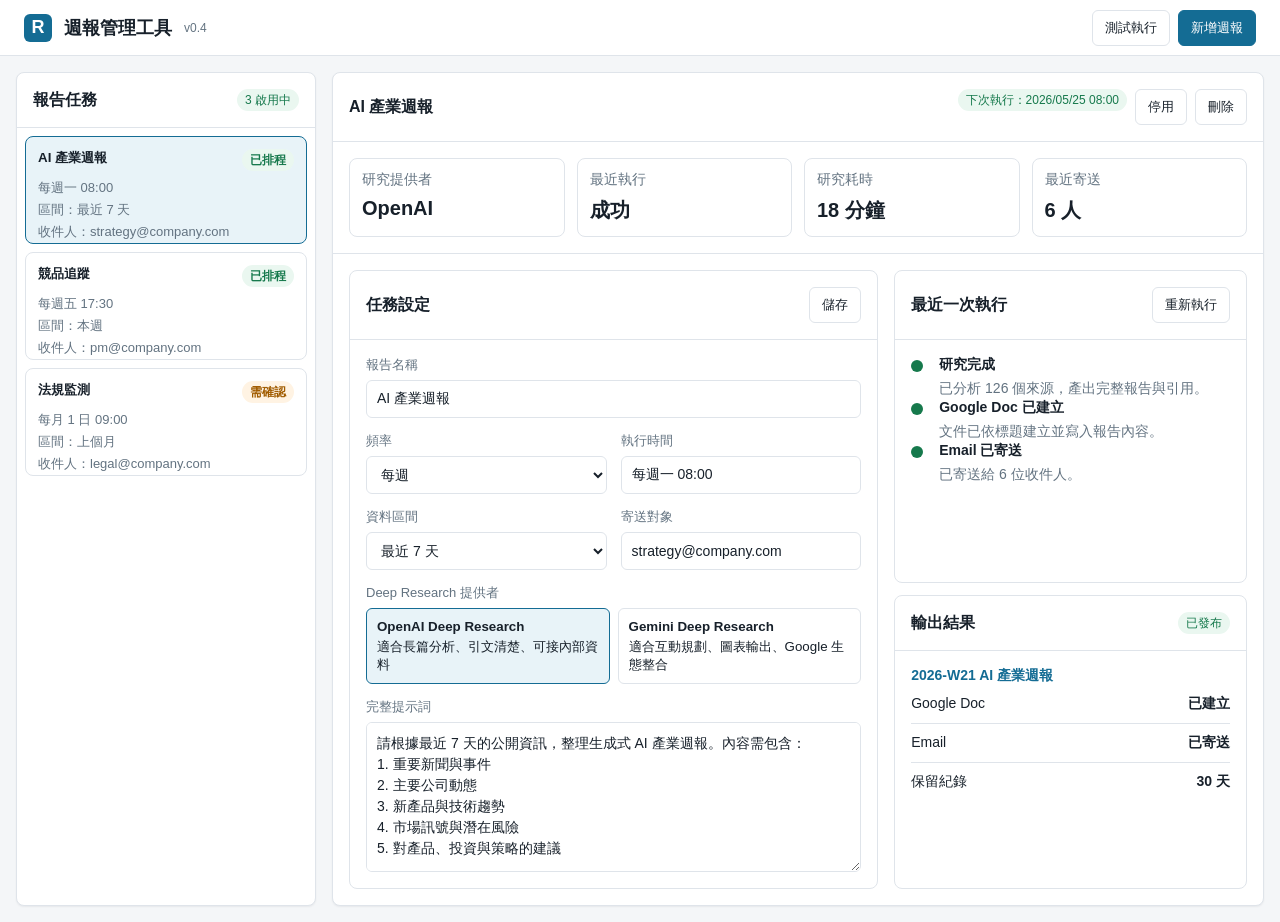
==== index.html @ 6f9e201b "Add files via upload" ====
<!doctype html>
<html lang="zh-Hant">
<head>
  <meta charset="utf-8">
  <meta name="viewport" content="width=device-width, initial-scale=1">
  <title>週報管理工具</title>
  <link rel="stylesheet" href="./styles.css?v=6">
</head>
<body>
  <div id="app"></div>
  <script type="module" src="./src/main.js?v=6"></script>
</body>
</html>
---- styles.css ----
:root {
  --bg: #f4f6f8;
  --panel: #ffffff;
  --ink: #17202a;
  --muted: #637381;
  --line: #dfe4ea;
  --accent: #146c94;
  --accent-soft: #e8f3f8;
  --success: #16794c;
  --warning: #a15c00;
  --danger: #b42318;
  --shadow: 0 1px 2px rgba(16, 24, 40, 0.06);
}

* { box-sizing: border-box; }

body {
  margin: 0;
  background: var(--bg);
  color: var(--ink);
  font-family: Arial, "Noto Sans TC", sans-serif;
  font-size: 14px;
}

.app {
  min-height: 100vh;
  display: grid;
  grid-template-rows: 56px 1fr;
}

header {
  display: flex;
  align-items: center;
  justify-content: space-between;
  padding: 0 24px;
  border-bottom: 1px solid var(--line);
  background: var(--panel);
}

.brand {
  display: flex;
  align-items: center;
  gap: 12px;
  font-size: 18px;
  font-weight: 700;
}

.app-version {
  color: var(--muted);
  font-size: 12px;
  font-weight: 400;
}

.brand-mark {
  width: 28px;
  height: 28px;
  display: grid;
  place-items: center;
  border-radius: 6px;
  background: var(--accent);
  color: #fff;
  font-weight: 700;
}

.header-actions,
.provider-row,
.inline-actions {
  display: flex;
  gap: 8px;
}

button {
  height: 36px;
  border: 1px solid var(--line);
  border-radius: 6px;
  background: var(--panel);
  padding: 0 12px;
  color: var(--ink);
  cursor: pointer;
}

button.primary {
  border-color: var(--accent);
  background: var(--accent);
  color: #fff;
}

button:disabled {
  cursor: not-allowed;
  opacity: 0.6;
}

main {
  display: grid;
  grid-template-columns: 300px 1fr;
  gap: 16px;
  padding: 16px;
}

.sidebar,
.workspace {
  background: var(--panel);
  border: 1px solid var(--line);
  border-radius: 8px;
  box-shadow: var(--shadow);
}

.sidebar {
  display: grid;
  grid-template-rows: auto 1fr;
  min-height: calc(100vh - 88px);
}

.sidebar-head,
.section-head {
  display: flex;
  align-items: center;
  justify-content: space-between;
  padding: 16px;
  border-bottom: 1px solid var(--line);
}

.sidebar-head h2,
.section-head h2 {
  margin: 0;
  font-size: 16px;
}

.task-list {
  padding: 8px;
  display: grid;
  align-content: start;
  gap: 8px;
}

.task {
  width: 100%;
  min-height: 108px;
  text-align: left;
  border: 1px solid var(--line);
  border-radius: 8px;
  padding: 12px;
  background: #fff;
}

.task.active {
  border-color: var(--accent);
  background: var(--accent-soft);
}

.task-title {
  display: flex;
  justify-content: space-between;
  gap: 12px;
  margin-bottom: 8px;
  font-weight: 700;
}

.badge {
  display: inline-flex;
  align-items: center;
  height: 22px;
  padding: 0 8px;
  border-radius: 999px;
  font-size: 12px;
  white-space: nowrap;
}

.badge.success {
  color: var(--success);
  background: #eaf7f0;
}

.badge.warning {
  color: var(--warning);
  background: #fff3e3;
}

.badge.running {
  color: var(--accent);
  background: var(--accent-soft);
}

.badge.muted {
  color: var(--muted);
  background: #edf1f5;
}

.meta {
  display: grid;
  gap: 4px;
  color: var(--muted);
  font-size: 13px;
}

.workspace {
  display: grid;
  grid-template-rows: auto auto 1fr;
}

.overview {
  display: grid;
  grid-template-columns: repeat(4, minmax(0, 1fr));
  gap: 12px;
  padding: 16px;
  border-bottom: 1px solid var(--line);
}

.metric {
  border: 1px solid var(--line);
  border-radius: 8px;
  padding: 12px;
}

.metric-label {
  color: var(--muted);
  margin-bottom: 8px;
}

.metric-value {
  font-size: 20px;
  font-weight: 700;
}

.content {
  display: grid;
  grid-template-columns: minmax(420px, 1.2fr) minmax(320px, 0.8fr);
  gap: 16px;
  padding: 16px;
}

.panel {
  border: 1px solid var(--line);
  border-radius: 8px;
  overflow: hidden;
  background: #fff;
}

.panel-body {
  padding: 16px;
}

.form-grid {
  display: grid;
  grid-template-columns: repeat(2, minmax(0, 1fr));
  gap: 14px;
}

.field {
  display: grid;
  gap: 6px;
}

.field.full {
  grid-column: 1 / -1;
}

label {
  color: var(--muted);
  font-size: 13px;
}

input,
select,
textarea {
  width: 100%;
  border: 1px solid var(--line);
  border-radius: 6px;
  background: #fff;
  color: var(--ink);
  font: inherit;
}

input,
select {
  height: 38px;
  padding: 0 10px;
}

textarea {
  min-height: 150px;
  padding: 10px;
  resize: vertical;
  line-height: 1.5;
}

.provider-row {
  display: grid;
  grid-template-columns: repeat(2, 1fr);
}

.provider {
  min-height: 76px;
  border: 1px solid var(--line);
  border-radius: 6px;
  padding: 10px;
  background: #fff;
  text-align: left;
}

.provider strong {
  display: block;
  margin-bottom: 4px;
}

.provider.active {
  border-color: var(--accent);
  background: var(--accent-soft);
}

.timeline {
  display: grid;
  gap: 12px;
}

.timeline-item {
  display: grid;
  grid-template-columns: 18px 1fr;
  gap: 10px;
}

.dot {
  width: 12px;
  height: 12px;
  margin-top: 4px;
  border-radius: 50%;
  background: var(--success);
}

.dot.pending {
  background: #c2c8d0;
}

.timeline-title {
  font-weight: 700;
  margin-bottom: 4px;
}

.timeline-copy {
  color: var(--muted);
  line-height: 1.5;
}

.report-preview {
  display: grid;
  gap: 10px;
}

.report-body {
  max-height: 320px;
  overflow: auto;
  white-space: pre-wrap;
  border-top: 1px solid var(--line);
  padding-top: 10px;
  color: var(--muted);
  line-height: 1.6;
}

.report-meta {
  display: flex;
  justify-content: space-between;
  gap: 12px;
  color: var(--muted);
  font-size: 13px;
}

.report-link {
  color: var(--accent);
  text-decoration: none;
  font-weight: 700;
}

.status-list {
  display: grid;
  gap: 10px;
}

.status-row {
  display: flex;
  justify-content: space-between;
  gap: 12px;
  padding-bottom: 10px;
  border-bottom: 1px solid var(--line);
}

.status-row:last-child {
  border-bottom: 0;
  padding-bottom: 0;
}

.modal-backdrop {
  position: fixed;
  inset: 0;
  display: grid;
  place-items: center;
  padding: 20px;
  background: rgba(23, 32, 42, 0.32);
}

.modal {
  width: min(640px, 100%);
  max-height: calc(100vh - 40px);
  overflow: auto;
  border: 1px solid var(--line);
  border-radius: 8px;
  background: var(--panel);
  box-shadow: 0 18px 48px rgba(16, 24, 40, 0.18);
}

.modal-actions {
  display: flex;
  justify-content: flex-end;
  gap: 8px;
}

.empty-state {
  display: grid;
  align-content: center;
  justify-items: start;
  padding: 32px;
}

.empty-state h2 {
  margin: 0 0 8px;
}

.empty-state p {
  margin: 0;
  color: var(--muted);
}

@media (max-width: 1100px) {
  main {
    grid-template-columns: 1fr;
  }

  .sidebar {
    min-height: auto;
  }

  .overview,
  .content {
    grid-template-columns: 1fr;
  }
}
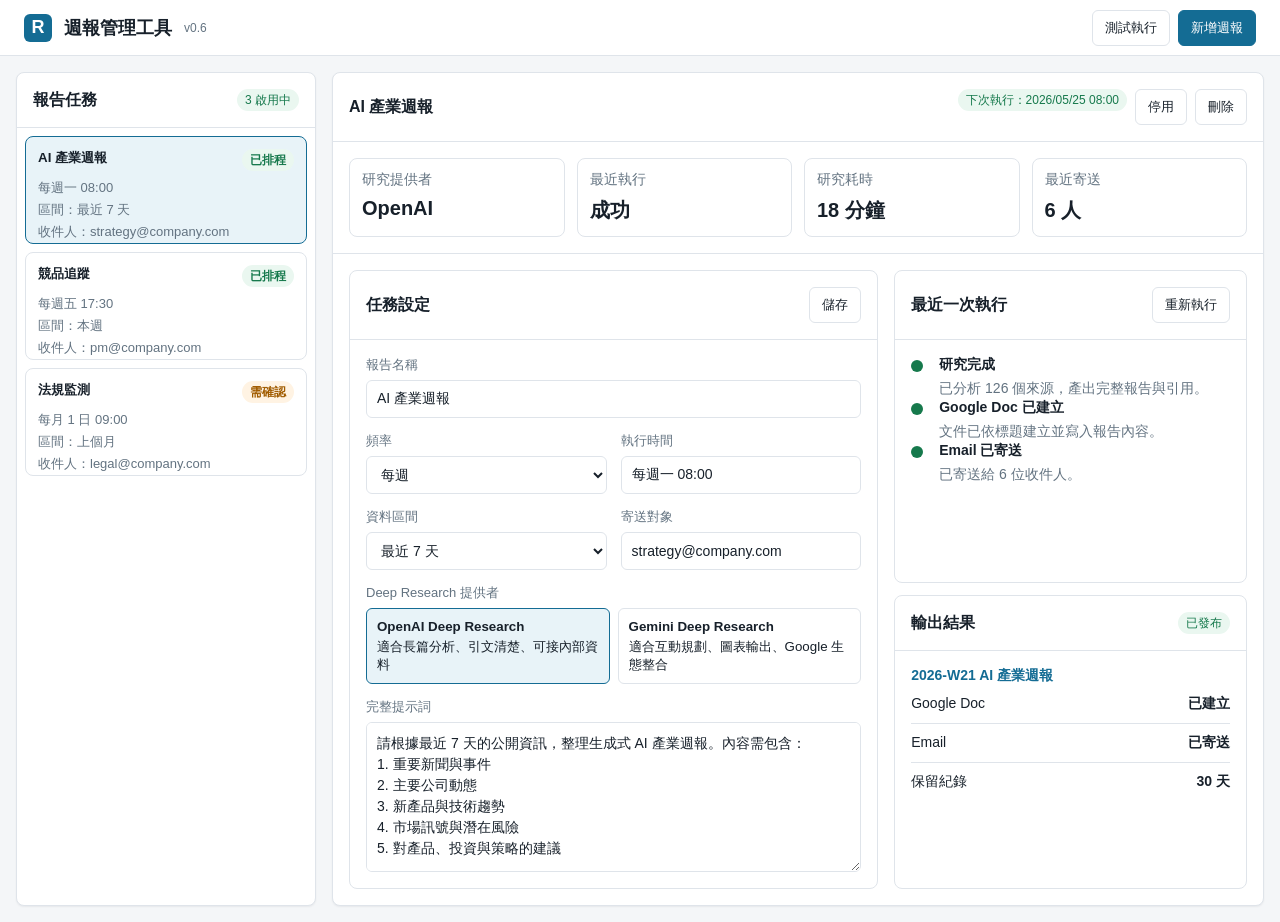
==== commit d7514a53: "Add files via upload" ====
--- a/index.html
+++ b/index.html
@@ -4,10 +4,10 @@
   <meta charset="utf-8">
   <meta name="viewport" content="width=device-width, initial-scale=1">
   <title>週報管理工具</title>
-  <link rel="stylesheet" href="./styles.css?v=6">
+  <link rel="stylesheet" href="./styles.css?v=7">
 </head>
 <body>
   <div id="app"></div>
-  <script type="module" src="./src/main.js?v=6"></script>
+  <script type="module" src="./src/main.js?v=7"></script>
 </body>
 </html>
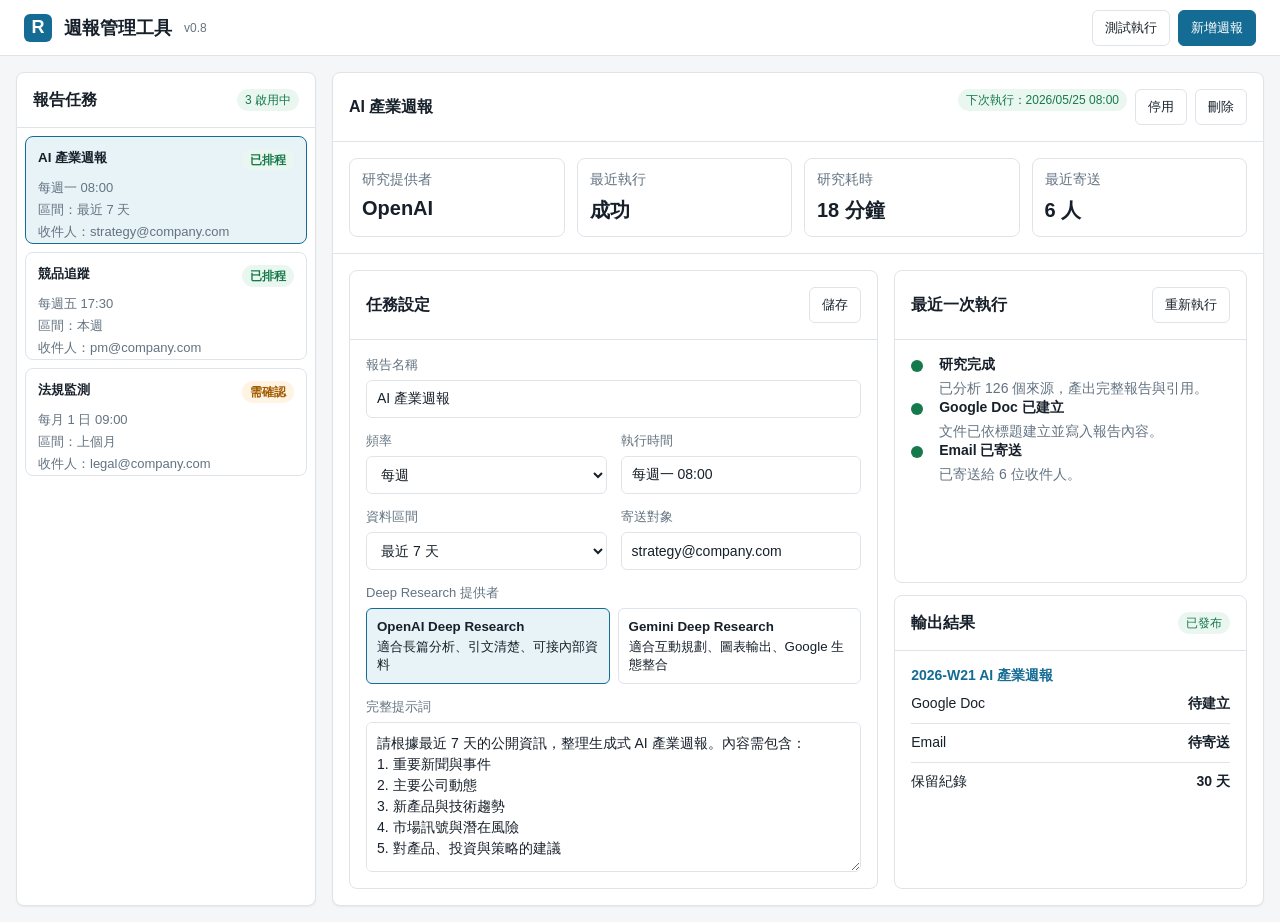
==== commit 9459b9f6: "Add files via upload" ====
--- a/index.html
+++ b/index.html
@@ -4,10 +4,10 @@
   <meta charset="utf-8">
   <meta name="viewport" content="width=device-width, initial-scale=1">
   <title>週報管理工具</title>
-  <link rel="stylesheet" href="./styles.css?v=7">
+  <link rel="stylesheet" href="./styles.css?v=8">
 </head>
 <body>
   <div id="app"></div>
-  <script type="module" src="./src/main.js?v=7"></script>
+  <script type="module" src="./src/main.js?v=8"></script>
 </body>
 </html>
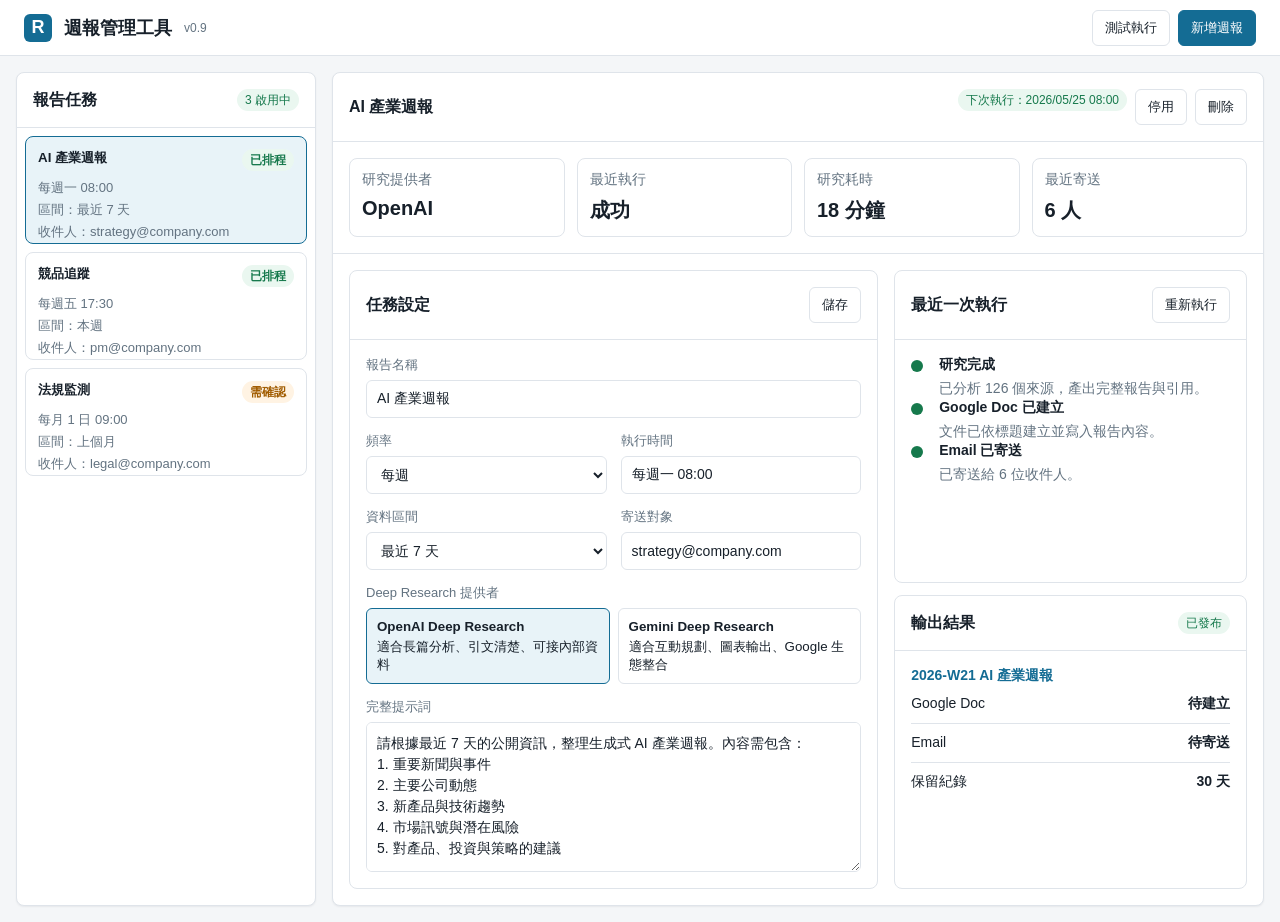
==== commit 6686ed04: "Add files via upload" ====
--- a/index.html
+++ b/index.html
@@ -4,10 +4,10 @@
   <meta charset="utf-8">
   <meta name="viewport" content="width=device-width, initial-scale=1">
   <title>週報管理工具</title>
-  <link rel="stylesheet" href="./styles.css?v=8">
+  <link rel="stylesheet" href="./styles.css?v=10">
 </head>
 <body>
   <div id="app"></div>
-  <script type="module" src="./src/main.js?v=8"></script>
+  <script type="module" src="./src/main.js?v=10"></script>
 </body>
 </html>
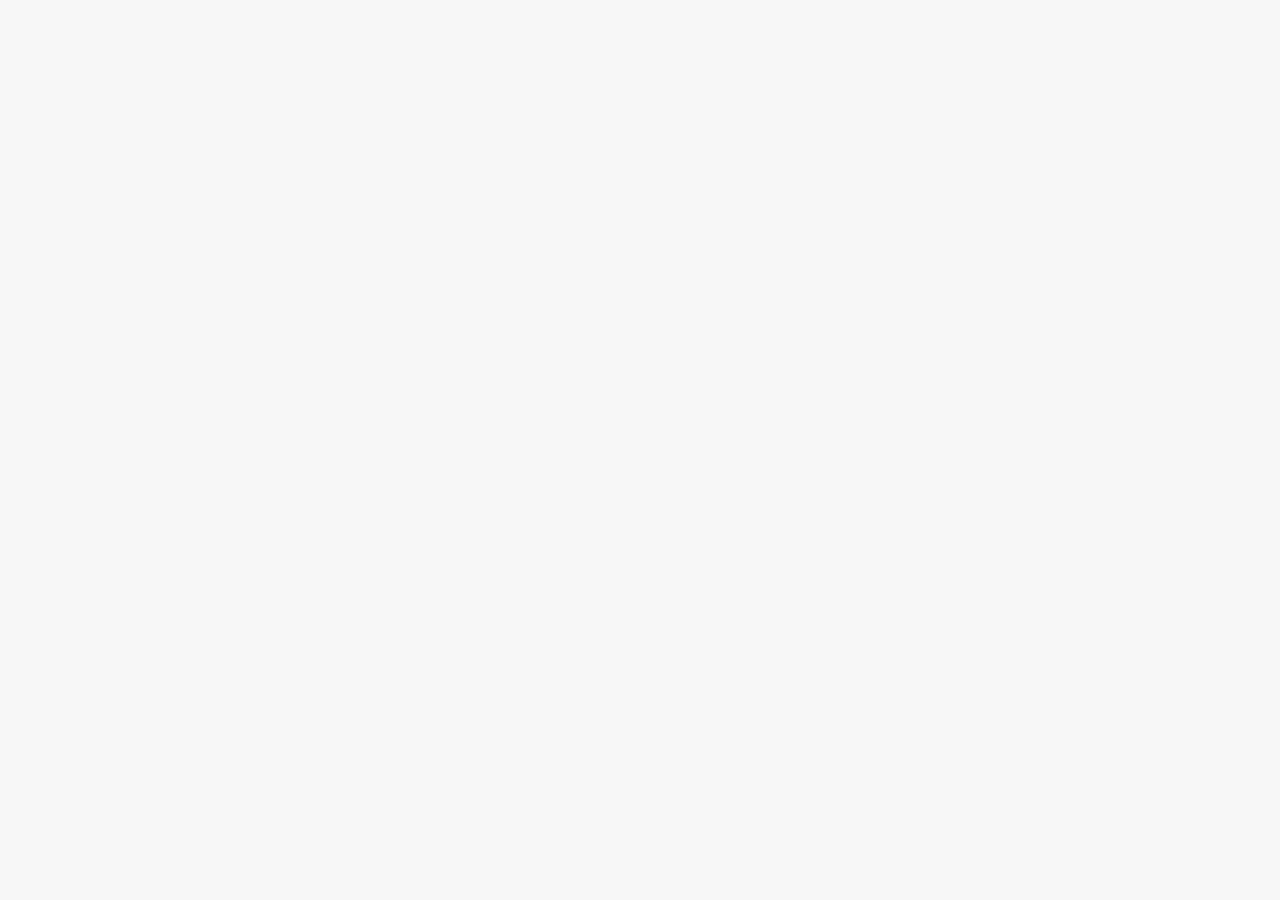
==== commit 1241bab2: "Add files via upload" ====
--- a/index.html
+++ b/index.html
@@ -4,10 +4,10 @@
   <meta charset="utf-8">
   <meta name="viewport" content="width=device-width, initial-scale=1">
   <title>週報管理工具</title>
-  <link rel="stylesheet" href="./styles.css?v=10">
+  <link rel="stylesheet" href="./styles.css?v=11">
 </head>
 <body>
   <div id="app"></div>
-  <script type="module" src="./src/main.js?v=10"></script>
+  <script type="module" src="./src/main.js?v=11"></script>
 </body>
 </html>
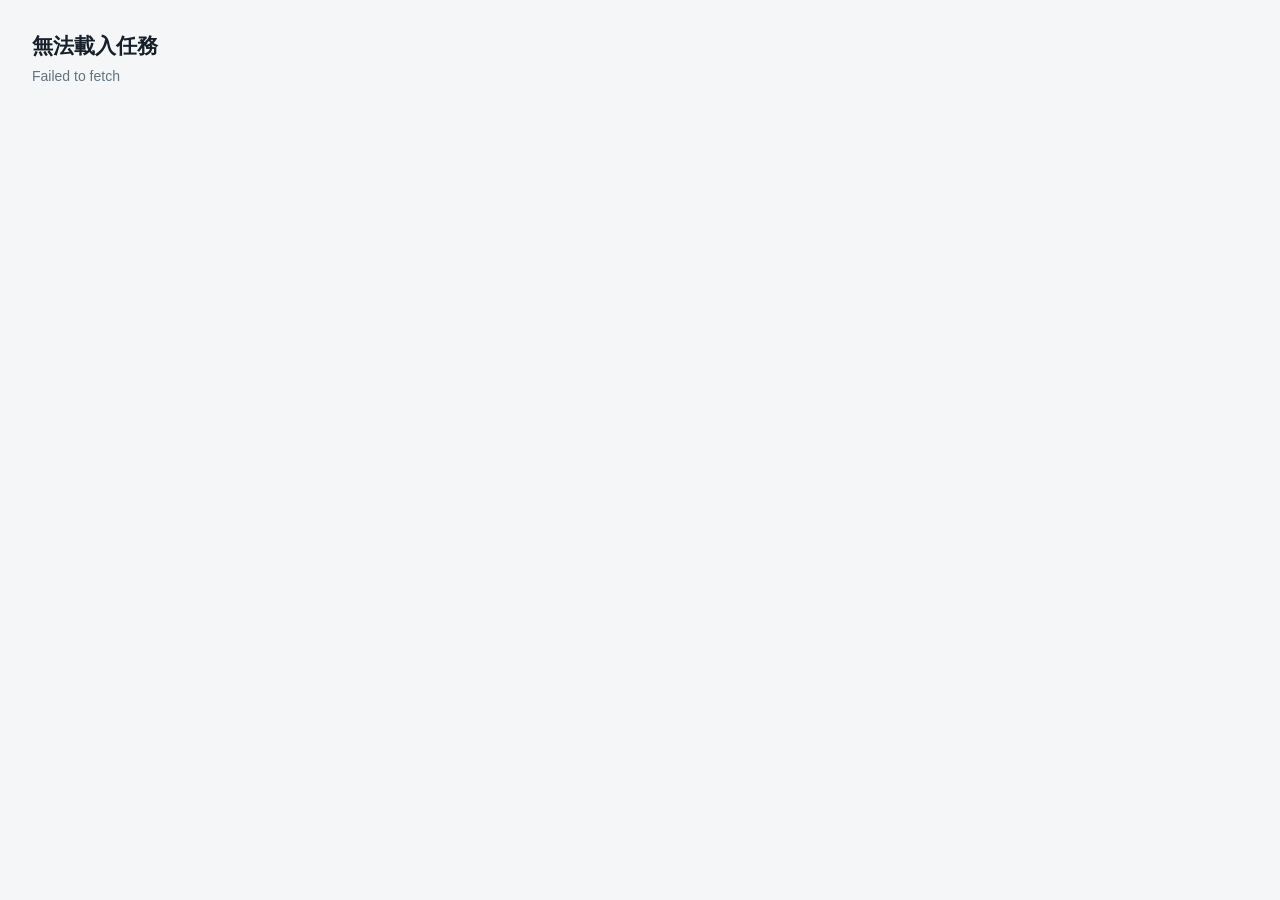
==== commit 05f8bc72: "Add files via upload" ====
--- a/index.html
+++ b/index.html
@@ -4,10 +4,10 @@
   <meta charset="utf-8">
   <meta name="viewport" content="width=device-width, initial-scale=1">
   <title>週報管理工具</title>
-  <link rel="stylesheet" href="./styles.css?v=11">
+  <link rel="stylesheet" href="./styles.css?v=12">
 </head>
 <body>
   <div id="app"></div>
-  <script type="module" src="./src/main.js?v=11"></script>
+  <script type="module" src="./src/main.js?v=12"></script>
 </body>
 </html>
